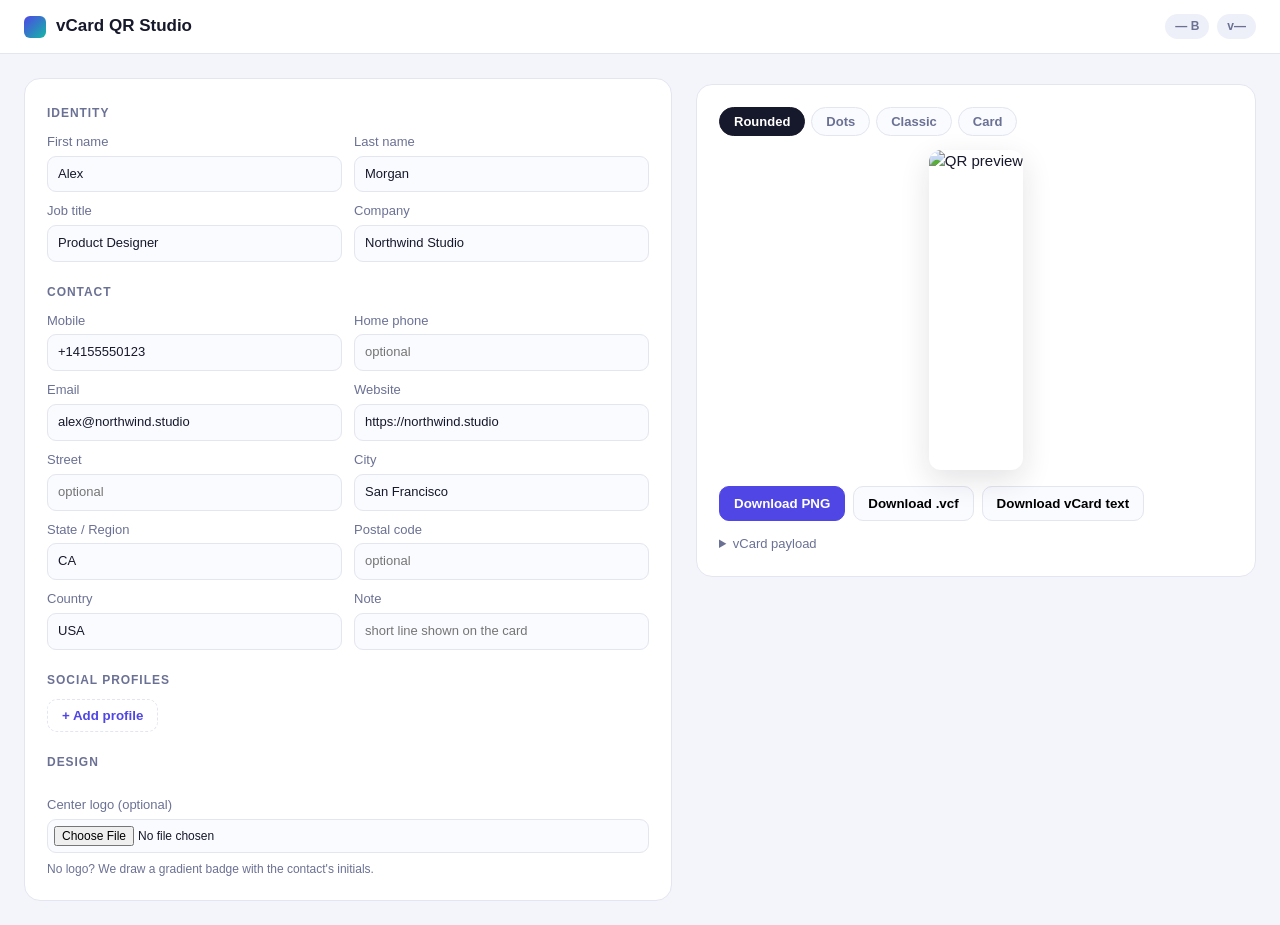
==== templates/index.html @ 075368cc "quick-fix" ====
<!DOCTYPE html>
<html lang="en">
<head>
<meta charset="utf-8">
<meta name="viewport" content="width=device-width, initial-scale=1">
<title>vCard QR Studio</title>
<link rel="stylesheet" href="/static/style.css">
</head>
<body>
<header class="topbar">
  <div class="brand"><span class="brand-mark"></span> vCard QR Studio</div>
  <div class="stats" id="stats">
    <span class="chip" id="chip-bytes">— B</span>
    <span class="chip" id="chip-version">v—</span>
    <span class="chip ok" id="chip-verify" hidden>scan verified</span>
    <span class="chip warn" id="chip-dense" hidden>dense — print large</span>
  </div>
</header>

<main class="layout">
  <section class="panel form-panel">
    <h2>Identity</h2>
    <div class="grid-2">
      <label>First name <input id="first" value="Alex"></label>
      <label>Last name <input id="last" value="Morgan"></label>
      <label>Job title <input id="title" value="Product Designer"></label>
      <label>Company <input id="org" value="Northwind Studio"></label>
    </div>

    <h2>Contact</h2>
    <div class="grid-2">
      <label>Mobile <input id="phone" placeholder="+1 415 555 0123" value="+14155550123"></label>
      <label>Home phone <input id="phone_home" placeholder="optional"></label>
      <label>Email <input id="email" placeholder="you@example.com" value="alex@northwind.studio"></label>
      <label>Website <input id="website" placeholder="https://…" value="https://northwind.studio"></label>
      <label>Street <input id="street" placeholder="optional"></label>
      <label>City <input id="city" placeholder="San Francisco" value="San Francisco"></label>
      <label>State / Region <input id="region" value="CA"></label>
      <label>Postal code <input id="postal" placeholder="optional"></label>
      <label>Country <input id="country" value="USA"></label>
      <label>Note <input id="note" placeholder="short line shown on the card"></label>
    </div>

    <h2>Social profiles</h2>
    <div id="socials"></div>
    <button class="ghost" id="add-social" type="button">+ Add profile</button>

    <h2>Design</h2>
    <div class="themes" id="themes"></div>
    <label class="logo-row">Center logo (optional)
      <input type="file" id="logo" accept="image/*">
    </label>
    <p class="hint">No logo? We draw a gradient badge with the contact's initials.</p>
  </section>

  <section class="panel preview-panel">
    <nav class="tabs" id="tabs">
      <button data-tab="styled" class="active">Rounded</button>
      <button data-tab="dots">Dots</button>
      <button data-tab="classic">Classic</button>
      <button data-tab="card">Card</button>
    </nav>
    <div class="stage">
      <img id="preview" alt="QR preview">
      <div class="spinner" id="spinner" hidden></div>
    </div>
    <div class="actions">
      <button id="dl-png" class="primary">Download PNG</button>
      <button id="dl-vcf">Download .vcf</button>
      <button id="dl-txt">Download vCard text</button>
    </div>
    <details class="payload">
      <summary>vCard payload</summary>
      <pre id="payload"></pre>
    </details>
  </section>
</main>
<script src="/static/app.js"></script>
</body>
</html>
---- static/style.css ----
:root {
  --bg: #f4f5fb;
  --panel: #ffffff;
  --ink: #16182b;
  --muted: #6b7194;
  --line: #e3e5f0;
  --accent: #4f46e5;
  --ok: #0d9488;
  --warn: #d97706;
}

* { box-sizing: border-box; }

body {
  margin: 0;
  font: 15px/1.45 -apple-system, "Helvetica Neue", Arial, sans-serif;
  background: var(--bg);
  color: var(--ink);
}

.topbar {
  display: flex;
  align-items: center;
  justify-content: space-between;
  padding: 14px 24px;
  background: var(--panel);
  border-bottom: 1px solid var(--line);
  position: sticky;
  top: 0;
  z-index: 5;
}

.brand { font-weight: 700; font-size: 17px; display: flex; align-items: center; gap: 10px; }

.brand-mark {
  width: 22px; height: 22px; border-radius: 6px;
  background: linear-gradient(135deg, #4f46e5, #14b8a6);
  display: inline-block;
}

.stats { display: flex; gap: 8px; }

.chip {
  font-size: 12px; font-weight: 600;
  padding: 4px 10px; border-radius: 999px;
  background: #eef0f9; color: var(--muted);
}
.chip.ok { background: #d8f3ef; color: var(--ok); }
.chip.warn { background: #fdeeda; color: var(--warn); }

.layout {
  display: grid;
  grid-template-columns: minmax(420px, 1fr) minmax(420px, 560px);
  gap: 24px;
  padding: 24px;
  max-width: 1280px;
  margin: 0 auto;
  align-items: start;
}

.panel {
  background: var(--panel);
  border: 1px solid var(--line);
  border-radius: 16px;
  padding: 22px;
}

h2 {
  font-size: 12px;
  letter-spacing: 0.08em;
  text-transform: uppercase;
  color: var(--muted);
  margin: 22px 0 10px;
}
h2:first-of-type { margin-top: 4px; }

.grid-2 { display: grid; grid-template-columns: 1fr 1fr; gap: 10px 12px; }

label { display: flex; flex-direction: column; gap: 4px; font-size: 13px; color: var(--muted); }

input[type="text"], input:not([type]), input[type="file"] {
  font: inherit;
  color: var(--ink);
  background: #fafbff;
  border: 1px solid var(--line);
  border-radius: 9px;
  padding: 8px 10px;
  outline: none;
}
input:not([type]):focus, input[type="text"]:focus { border-color: var(--accent); }
input[type="file"] { padding: 6px; font-size: 12px; }

.social-row {
  display: grid;
  grid-template-columns: 140px 1fr 30px;
  gap: 8px;
  margin-bottom: 8px;
  align-items: center;
}

.social-row select {
  font: inherit;
  border: 1px solid var(--line);
  border-radius: 9px;
  padding: 7px 8px;
  background: #fafbff;
}

.social-row input { width: 100%; }

.remove {
  border: none; background: none; color: var(--muted);
  font-size: 16px; cursor: pointer; border-radius: 8px;
}
.remove:hover { color: #dc2626; background: #fee2e2; }

button.ghost {
  border: 1px dashed var(--line);
  background: transparent;
  color: var(--accent);
  font-weight: 600;
  border-radius: 10px;
  padding: 8px 14px;
  cursor: pointer;
}
button.ghost:hover { border-color: var(--accent); }

.themes { display: flex; gap: 10px; flex-wrap: wrap; }

.theme-swatch {
  width: 64px; height: 40px; border-radius: 10px;
  border: 2px solid transparent;
  cursor: pointer;
  position: relative;
}
.theme-swatch.active { border-color: var(--ink); }
.theme-swatch span {
  position: absolute; inset: auto 0 0 0;
  font-size: 10px; text-align: center; color: #fff;
  text-shadow: 0 1px 2px rgba(0,0,0,.6);
}

.logo-row { margin-top: 14px; }
.hint { font-size: 12px; color: var(--muted); margin: 8px 0 0; }

.preview-panel { position: sticky; top: 84px; }

.tabs { display: flex; gap: 6px; margin-bottom: 14px; }
.tabs button {
  border: 1px solid var(--line);
  background: #fafbff;
  border-radius: 999px;
  padding: 6px 14px;
  font-weight: 600;
  font-size: 13px;
  color: var(--muted);
  cursor: pointer;
}
.tabs button.active { background: var(--ink); color: #fff; border-color: var(--ink); }

.stage { position: relative; min-height: 320px; display: flex; justify-content: center; }

#preview {
  max-width: 100%;
  max-height: 52vh;
  border-radius: 12px;
  box-shadow: 0 10px 30px rgba(22, 24, 43, 0.12);
  background: #fff;
}
#preview.dim { opacity: 0.35; }

.spinner {
  position: absolute; top: 50%; left: 50%;
  width: 34px; height: 34px; margin: -17px;
  border: 3px solid var(--line);
  border-top-color: var(--accent);
  border-radius: 50%;
  animation: spin 0.8s linear infinite;
}
@keyframes spin { to { transform: rotate(360deg); } }

.actions { display: flex; gap: 8px; margin-top: 16px; flex-wrap: wrap; }

.actions button {
  border: 1px solid var(--line);
  background: #fafbff;
  border-radius: 10px;
  padding: 9px 14px;
  font-weight: 600;
  cursor: pointer;
}
.actions .primary { background: var(--accent); border-color: var(--accent); color: #fff; }
.actions button:hover { filter: brightness(0.97); }

.payload { margin-top: 14px; }
.payload summary { cursor: pointer; color: var(--muted); font-size: 13px; }
.payload pre {
  background: #16182b; color: #d5f7ef;
  padding: 12px; border-radius: 10px;
  font-size: 11.5px; overflow: auto; max-height: 220px;
  white-space: pre-wrap;
}

@media (max-width: 980px) {
  .layout { grid-template-columns: 1fr; }
  .preview-panel { position: static; }
}
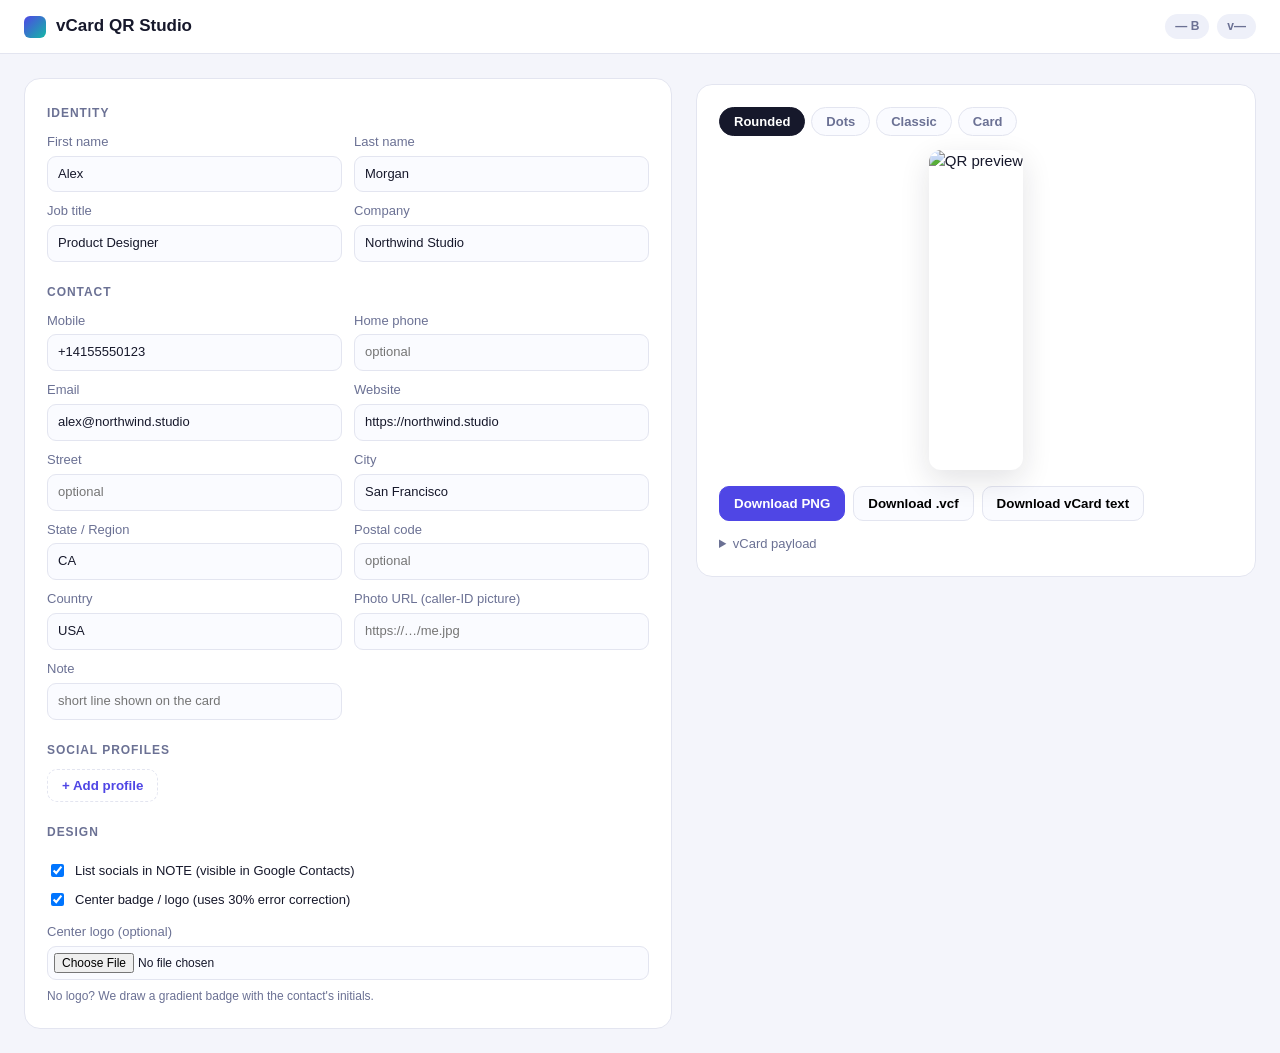
==== commit 6e1c9660: "quick-fix" ====
--- a/templates/index.html
+++ b/templates/index.html
@@ -38,6 +38,7 @@
       <label>State / Region <input id="region" value="CA"></label>
       <label>Postal code <input id="postal" placeholder="optional"></label>
       <label>Country <input id="country" value="USA"></label>
+      <label>Photo URL (caller-ID picture) <input id="photo_url" placeholder="https://…/me.jpg"></label>
       <label>Note <input id="note" placeholder="short line shown on the card"></label>
     </div>
 
@@ -47,6 +48,8 @@
 
     <h2>Design</h2>
     <div class="themes" id="themes"></div>
+    <label class="check"><input type="checkbox" id="social_note" checked> List socials in NOTE (visible in Google Contacts)</label>
+    <label class="check"><input type="checkbox" id="center_badge" checked> Center badge / logo (uses 30% error correction)</label>
     <label class="logo-row">Center logo (optional)
       <input type="file" id="logo" accept="image/*">
     </label>
--- a/static/style.css
+++ b/static/style.css
@@ -141,6 +141,9 @@
 }
 
 .logo-row { margin-top: 14px; }
+.check { display: flex; flex-direction: row; align-items: center; gap: 8px;
+  margin-top: 10px; font-size: 13px; color: var(--ink); }
+.check input { width: auto; }
 .hint { font-size: 12px; color: var(--muted); margin: 8px 0 0; }
 
 .preview-panel { position: sticky; top: 84px; }
